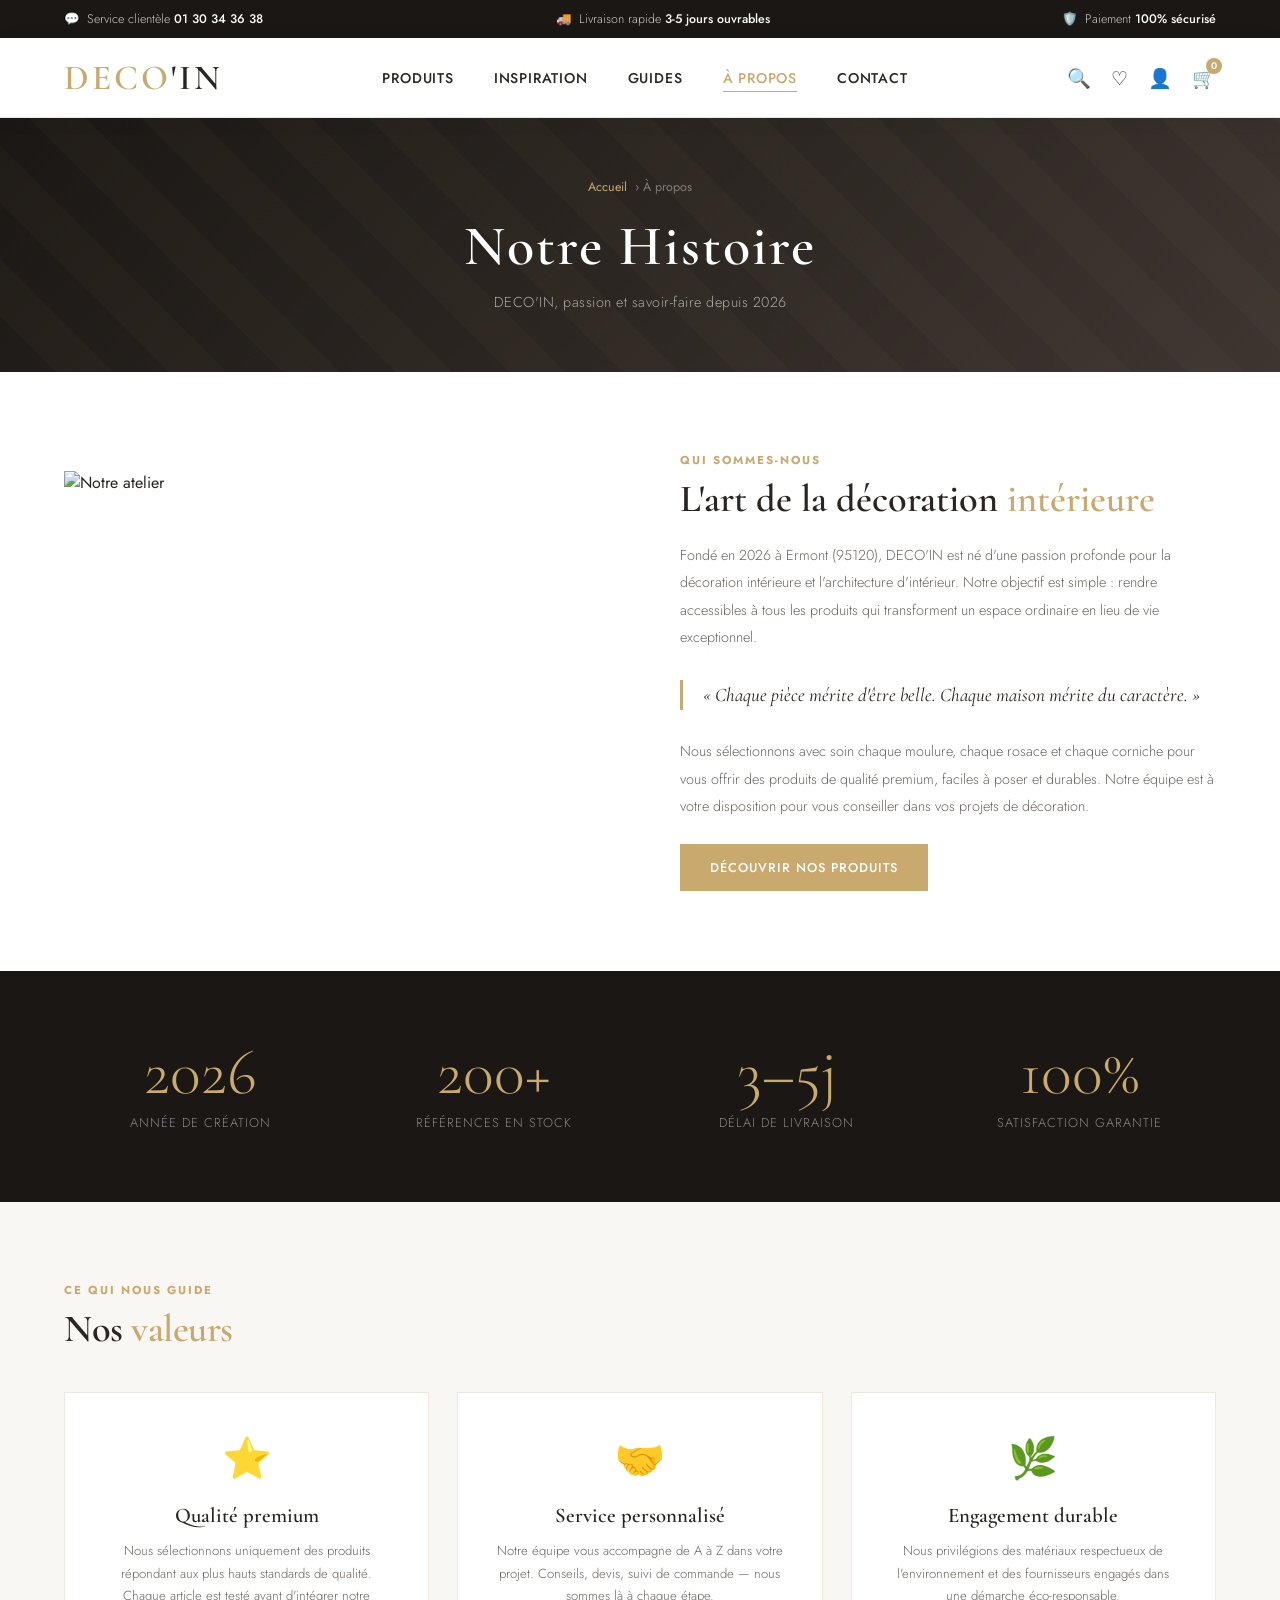
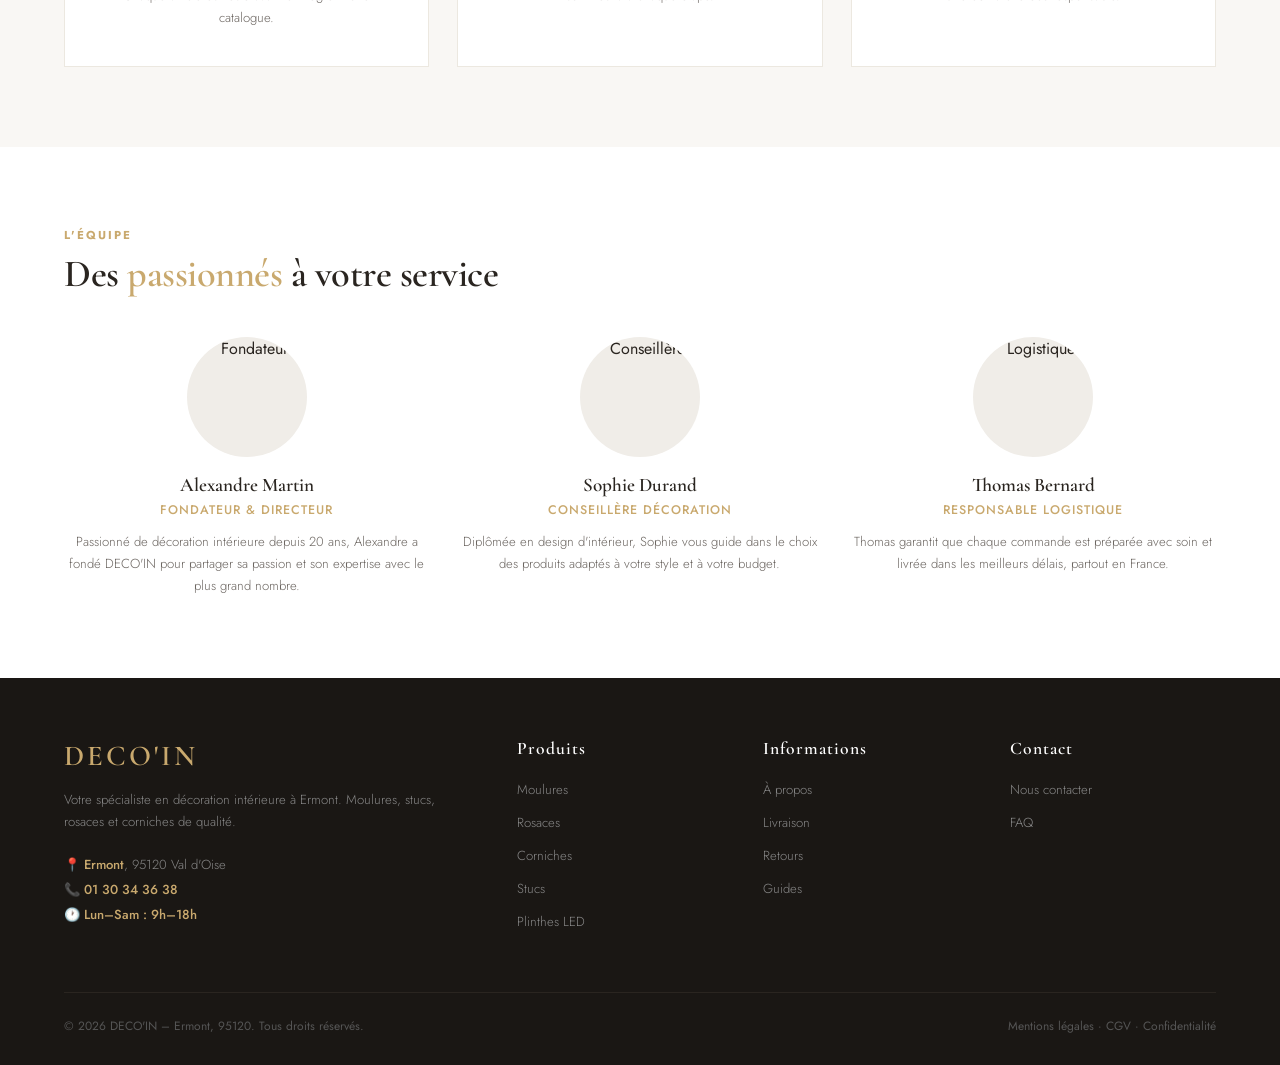
==== apropos.html @ dc226d26 "Add files via upload" ====
<!DOCTYPE html>
<html lang="fr">
<head>
<meta charset="UTF-8">
<meta name="viewport" content="width=device-width, initial-scale=1.0">
<title>À propos – DECO'IN | Notre Histoire</title>
<meta name="description" content="Découvrez l'histoire de DECO'IN, votre spécialiste en décoration intérieure à Ermont (95120) depuis 2026.">
<link href="https://fonts.googleapis.com/css2?family=Cormorant+Garamond:ital,wght@0,300;0,400;0,600;0,700;1,300;1,400&family=Jost:wght@300;400;500;600&display=swap" rel="stylesheet">
<link rel="stylesheet" href="style.css">
<style>
  .about-intro {
    display: grid; grid-template-columns: 1fr 1fr;
    gap: 80px; padding: 80px 5vw; align-items: center;
  }
  .about-intro img { width: 100%; aspect-ratio: 4/3; object-fit: cover; }
  .about-text h2 { font-family: 'Cormorant Garamond', serif; font-size: clamp(1.8rem,3vw,2.8rem); font-weight: 600; margin-bottom: 20px; line-height: 1.2; }
  .about-text p { color: var(--text-light); font-size: 0.9rem; line-height: 1.9; font-weight: 300; margin-bottom: 16px; }
  .about-text blockquote {
    border-left: 3px solid var(--gold);
    padding-left: 20px; margin: 28px 0;
    font-family: 'Cormorant Garamond', serif;
    font-size: 1.2rem; font-style: italic;
    color: var(--text); line-height: 1.6;
  }

  .values-section { background: var(--off-white); padding: 80px 5vw; }
  .values-grid { display: grid; grid-template-columns: repeat(3, 1fr); gap: 28px; margin-top: 40px; }
  .value-card { background: var(--white); border: 1px solid #ece8e0; padding: 36px; text-align: center; }
  .value-icon { font-size: 2.5rem; margin-bottom: 16px; }
  .value-title { font-family: 'Cormorant Garamond', serif; font-size: 1.3rem; font-weight: 600; margin-bottom: 12px; color: var(--text); }
  .value-desc { font-size: 0.82rem; color: var(--text-light); line-height: 1.7; font-weight: 300; }

  .stats-section {
    background: var(--black); padding: 70px 5vw;
    display: grid; grid-template-columns: repeat(4, 1fr);
    gap: 20px; text-align: center;
  }
  .stat-num { font-family: 'Cormorant Garamond', serif; font-size: clamp(2.5rem, 5vw, 4rem); font-weight: 300; color: var(--gold); line-height: 1; margin-bottom: 8px; }
  .stat-label { font-size: 0.8rem; color: #888; font-weight: 300; letter-spacing: 1px; text-transform: uppercase; }

  .team-section { padding: 80px 5vw; }
  .team-grid { display: grid; grid-template-columns: repeat(3, 1fr); gap: 28px; margin-top: 40px; }
  .team-card { text-align: center; }
  .team-img { width: 120px; height: 120px; border-radius: 50%; object-fit: cover; background: var(--light-gray); margin: 0 auto 16px; display: block; }
  .team-name { font-family: 'Cormorant Garamond', serif; font-size: 1.2rem; font-weight: 600; margin-bottom: 4px; }
  .team-role { font-size: 0.78rem; color: var(--gold); font-weight: 500; letter-spacing: 1px; text-transform: uppercase; margin-bottom: 12px; }
  .team-bio { font-size: 0.82rem; color: var(--text-light); line-height: 1.7; font-weight: 300; }

  @media (max-width: 900px) {
    .about-intro { grid-template-columns: 1fr; gap: 40px; }
    .values-grid, .team-grid { grid-template-columns: 1fr 1fr; }
    .stats-section { grid-template-columns: repeat(2, 1fr); }
  }
</style>
</head>
<body>

<div class="topbar">
  <div class="topbar-item"><span class="icon">💬</span><span>Service clientèle <strong>01 30 34 36 38</strong></span></div>
  <div class="topbar-item"><span class="icon">🚚</span><span>Livraison rapide <strong>3-5 jours ouvrables</strong></span></div>
  <div class="topbar-item"><span class="icon">🛡️</span><span>Paiement <strong>100% sécurisé</strong></span></div>
</div>
<nav>
  <a href="index.html" class="logo">DECO<span>'IN</span></a>
  <ul class="nav-links">
    <li><a href="produits.html">Produits</a></li>
    <li><a href="inspiration.html">Inspiration</a></li>
    <li><a href="guides.html">Guides</a></li>
    <li><a href="apropos.html" class="active">À propos</a></li>
    <li><a href="contact.html">Contact</a></li>
  </ul>
  <div class="nav-icons">
    <a href="#" class="nav-icon">🔍</a>
    <a href="#" class="nav-icon">♡</a>
    <a href="#" class="nav-icon">👤</a>
    <a href="#" class="nav-icon" style="position:relative">🛒<span class="cart-count">0</span></a>
  </div>
</nav>

<div class="page-header">
  <div class="page-header-content">
    <div class="breadcrumb"><a href="index.html">Accueil</a> › À propos</div>
    <h1>Notre Histoire</h1>
    <p>DECO'IN, passion et savoir-faire depuis 2026</p>
  </div>
</div>

<section class="about-intro">
  <img src="https://images.unsplash.com/photo-1631679706909-1844bbd07221?w=800&q=80" alt="Notre atelier">
  <div class="about-text">
    <div class="section-label">Qui sommes-nous</div>
    <h2>L'art de la décoration <span style="color:var(--gold)">intérieure</span></h2>
    <p>Fondé en 2026 à Ermont (95120), DECO'IN est né d'une passion profonde pour la décoration intérieure et l'architecture d'intérieur. Notre objectif est simple : rendre accessibles à tous les produits qui transforment un espace ordinaire en lieu de vie exceptionnel.</p>
    <blockquote>« Chaque pièce mérite d'être belle. Chaque maison mérite du caractère. »</blockquote>
    <p>Nous sélectionnons avec soin chaque moulure, chaque rosace et chaque corniche pour vous offrir des produits de qualité premium, faciles à poser et durables. Notre équipe est à votre disposition pour vous conseiller dans vos projets de décoration.</p>
    <a href="produits.html" class="btn-gold" style="margin-top:8px">Découvrir nos produits</a>
  </div>
</section>

<div class="stats-section">
  <div><div class="stat-num">2026</div><div class="stat-label">Année de création</div></div>
  <div><div class="stat-num">200+</div><div class="stat-label">Références en stock</div></div>
  <div><div class="stat-num">3–5j</div><div class="stat-label">Délai de livraison</div></div>
  <div><div class="stat-num">100%</div><div class="stat-label">Satisfaction garantie</div></div>
</div>

<section class="values-section">
  <div class="section-label">Ce qui nous guide</div>
  <div class="section-title">Nos <span>valeurs</span></div>
  <div class="values-grid">
    <div class="value-card">
      <div class="value-icon">⭐</div>
      <div class="value-title">Qualité premium</div>
      <div class="value-desc">Nous sélectionnons uniquement des produits répondant aux plus hauts standards de qualité. Chaque article est testé avant d'intégrer notre catalogue.</div>
    </div>
    <div class="value-card">
      <div class="value-icon">🤝</div>
      <div class="value-title">Service personnalisé</div>
      <div class="value-desc">Notre équipe vous accompagne de A à Z dans votre projet. Conseils, devis, suivi de commande — nous sommes là à chaque étape.</div>
    </div>
    <div class="value-card">
      <div class="value-icon">🌿</div>
      <div class="value-title">Engagement durable</div>
      <div class="value-desc">Nous privilégions des matériaux respectueux de l'environnement et des fournisseurs engagés dans une démarche éco-responsable.</div>
    </div>
  </div>
</section>

<section class="team-section">
  <div class="section-label">L'équipe</div>
  <div class="section-title">Des <span>passionnés</span> à votre service</div>
  <div class="team-grid">
    <div class="team-card">
      <img class="team-img" src="https://images.unsplash.com/photo-1507003211169-0a1dd7228f2d?w=200&q=80" alt="Fondateur">
      <div class="team-name">Alexandre Martin</div>
      <div class="team-role">Fondateur & Directeur</div>
      <div class="team-bio">Passionné de décoration intérieure depuis 20 ans, Alexandre a fondé DECO'IN pour partager sa passion et son expertise avec le plus grand nombre.</div>
    </div>
    <div class="team-card">
      <img class="team-img" src="https://images.unsplash.com/photo-1494790108377-be9c29b29330?w=200&q=80" alt="Conseillère">
      <div class="team-name">Sophie Durand</div>
      <div class="team-role">Conseillère décoration</div>
      <div class="team-bio">Diplômée en design d'intérieur, Sophie vous guide dans le choix des produits adaptés à votre style et à votre budget.</div>
    </div>
    <div class="team-card">
      <img class="team-img" src="https://images.unsplash.com/photo-1472099645785-5658abf4ff4e?w=200&q=80" alt="Logistique">
      <div class="team-name">Thomas Bernard</div>
      <div class="team-role">Responsable logistique</div>
      <div class="team-bio">Thomas garantit que chaque commande est préparée avec soin et livrée dans les meilleurs délais, partout en France.</div>
    </div>
  </div>
</section>

<footer>
  <div class="footer-grid">
    <div>
      <div class="footer-logo">DECO'IN</div>
      <div class="footer-desc">Votre spécialiste en décoration intérieure à Ermont. Moulures, stucs, rosaces et corniches de qualité.</div>
      <div class="footer-contact">
        <div>📍 <strong>Ermont</strong>, 95120 Val d'Oise</div>
        <div>📞 <strong>01 30 34 36 38</strong></div>
        <div>🕐 <strong>Lun–Sam : 9h–18h</strong></div>
      </div>
    </div>
    <div class="footer-col"><h4>Produits</h4><ul><li><a href="produits.html">Moulures</a></li><li><a href="produits.html">Rosaces</a></li><li><a href="produits.html">Corniches</a></li><li><a href="produits.html">Stucs</a></li><li><a href="produits.html">Plinthes LED</a></li></ul></div>
    <div class="footer-col"><h4>Informations</h4><ul><li><a href="apropos.html">À propos</a></li><li><a href="#">Livraison</a></li><li><a href="#">Retours</a></li><li><a href="guides.html">Guides</a></li></ul></div>
    <div class="footer-col"><h4>Contact</h4><ul><li><a href="contact.html">Nous contacter</a></li><li><a href="#">FAQ</a></li></ul></div>
  </div>
  <div class="footer-bottom">
    <span>© 2026 DECO'IN – Ermont, 95120. Tous droits réservés.</span>
    <span>Mentions légales · CGV · Confidentialité</span>
  </div>
</footer>
</body>
</html>
---- style.css ----
:root {
  --gold: #c9a96e;
  --gold-light: #e8d5b0;
  --gold-dark: #a07840;
  --white: #ffffff;
  --off-white: #f9f7f4;
  --light-gray: #f0ede8;
  --text: #2a2520;
  --text-light: #6b6560;
  --black: #1a1714;
}

* { margin: 0; padding: 0; box-sizing: border-box; }

body {
  font-family: 'Jost', sans-serif;
  color: var(--text);
  background: var(--white);
  overflow-x: hidden;
}

/* TOPBAR */
.topbar {
  background: var(--black);
  color: #ccc;
  font-size: 0.78rem;
  padding: 10px 5vw;
  display: flex;
  align-items: center;
  justify-content: space-between;
  gap: 10px;
  flex-wrap: wrap;
}
.topbar-item { display: flex; align-items: center; gap: 7px; font-weight: 300; }
.topbar-item .icon { color: var(--gold); }
.topbar-item strong { color: var(--white); font-weight: 500; }

/* NAV */
nav {
  background: var(--white);
  border-bottom: 1px solid #ece8e0;
  padding: 0 5vw;
  height: 80px;
  display: flex;
  align-items: center;
  justify-content: space-between;
  position: sticky;
  top: 0;
  z-index: 100;
  box-shadow: 0 2px 20px rgba(0,0,0,0.05);
}
.logo {
  font-family: 'Cormorant Garamond', serif;
  font-size: 2.2rem;
  font-weight: 600;
  color: var(--gold);
  letter-spacing: 3px;
  text-transform: uppercase;
  text-decoration: none;
}
.logo span { color: var(--text); }
.nav-links { display: flex; gap: 2.5rem; list-style: none; }
.nav-links a {
  color: var(--text);
  text-decoration: none;
  font-size: 0.88rem;
  font-weight: 500;
  letter-spacing: 0.8px;
  text-transform: uppercase;
  transition: color 0.2s;
  position: relative;
}
.nav-links a::after {
  content: '';
  position: absolute;
  bottom: -4px; left: 0;
  width: 0; height: 1px;
  background: var(--gold);
  transition: width 0.3s;
}
.nav-links a:hover, .nav-links a.active { color: var(--gold); }
.nav-links a:hover::after, .nav-links a.active::after { width: 100%; }
.nav-icons { display: flex; align-items: center; gap: 20px; }
.nav-icon {
  font-size: 1.2rem;
  color: var(--text);
  cursor: pointer;
  transition: color 0.2s;
  text-decoration: none;
  position: relative;
}
.nav-icon:hover { color: var(--gold); }
.cart-count {
  position: absolute;
  top: -6px; right: -6px;
  background: var(--gold);
  color: white;
  font-size: 0.6rem;
  width: 16px; height: 16px;
  border-radius: 50%;
  display: flex; align-items: center; justify-content: center;
  font-weight: 600;
}

/* BUTTONS */
.btn-dark {
  display: inline-block;
  background: var(--black); color: var(--white);
  padding: 12px 28px;
  font-size: 0.8rem; font-weight: 500;
  letter-spacing: 1px; text-transform: uppercase;
  text-decoration: none;
  border: 2px solid var(--black);
  transition: all 0.3s; cursor: pointer;
  font-family: 'Jost', sans-serif;
}
.btn-dark:hover { background: transparent; color: var(--black); }
.btn-gold {
  display: inline-block;
  background: var(--gold); color: var(--white);
  padding: 12px 28px;
  font-size: 0.8rem; font-weight: 500;
  letter-spacing: 1px; text-transform: uppercase;
  text-decoration: none;
  border: 2px solid var(--gold);
  transition: all 0.3s; cursor: pointer;
  font-family: 'Jost', sans-serif;
}
.btn-gold:hover { background: transparent; color: var(--gold); }
.btn-outline {
  display: inline-block;
  background: transparent; color: var(--gold);
  padding: 10px 24px;
  font-size: 0.78rem; font-weight: 500;
  letter-spacing: 1px; text-transform: uppercase;
  text-decoration: none;
  border: 1px solid var(--gold);
  transition: all 0.3s; cursor: pointer;
  font-family: 'Jost', sans-serif;
}
.btn-outline:hover { background: var(--gold); color: var(--white); }
.btn-outline-white {
  display: inline-block;
  background: transparent; color: var(--white);
  padding: 10px 24px;
  font-size: 0.78rem; font-weight: 500;
  letter-spacing: 1px; text-transform: uppercase;
  text-decoration: none;
  border: 1px solid rgba(255,255,255,0.6);
  transition: all 0.3s; cursor: pointer;
  font-family: 'Jost', sans-serif;
}
.btn-outline-white:hover { background: var(--white); color: var(--black); }

/* PAGE HEADER */
.page-header {
  background: linear-gradient(135deg, var(--black) 0%, #3d3530 100%);
  padding: 60px 5vw;
  text-align: center;
  position: relative;
  overflow: hidden;
}
.page-header::before {
  content: '';
  position: absolute;
  inset: 0;
  background: repeating-linear-gradient(45deg, transparent, transparent 40px, rgba(201,169,110,0.03) 40px, rgba(201,169,110,0.03) 80px);
}
.page-header-content { position: relative; z-index: 1; }
.page-header h1 {
  font-family: 'Cormorant Garamond', serif;
  font-size: clamp(2rem, 5vw, 3.5rem);
  font-weight: 600;
  color: var(--white);
  letter-spacing: 2px;
  margin-bottom: 12px;
}
.page-header p {
  color: rgba(255,255,255,0.6);
  font-size: 0.9rem;
  font-weight: 300;
  letter-spacing: 0.5px;
}
.breadcrumb {
  display: flex;
  align-items: center;
  justify-content: center;
  gap: 8px;
  margin-bottom: 16px;
  font-size: 0.78rem;
  color: rgba(255,255,255,0.4);
}
.breadcrumb a { color: var(--gold); text-decoration: none; }
.breadcrumb a:hover { text-decoration: underline; }

/* SECTION */
.section-label {
  font-size: 0.72rem; font-weight: 700;
  letter-spacing: 2px; text-transform: uppercase;
  color: var(--gold); margin-bottom: 8px;
}
.section-title {
  font-family: 'Cormorant Garamond', serif;
  font-size: clamp(1.8rem, 3vw, 2.6rem);
  font-weight: 600; color: var(--text);
  letter-spacing: -0.5px; margin-bottom: 36px;
}
.section-title span { color: var(--gold); }

/* AVANTAGES */
.avantages {
  padding: 60px 5vw;
  background: var(--off-white);
}
.avantages-grid {
  display: grid;
  grid-template-columns: repeat(4, 1fr);
  gap: 30px;
  max-width: 1100px;
  margin: 0 auto;
  text-align: center;
}
.avantage-item { padding: 10px; }
.avantage-icon { font-size: 2rem; margin-bottom: 14px; color: var(--gold); }
.avantage-title { font-family: 'Cormorant Garamond', serif; font-size: 1.1rem; font-weight: 600; margin-bottom: 6px; }
.avantage-desc { font-size: 0.8rem; color: var(--text-light); line-height: 1.6; font-weight: 300; }

/* FOOTER */
footer { background: var(--black); color: #aaa; padding: 60px 5vw 30px; }
.footer-grid {
  display: grid;
  grid-template-columns: 2fr 1fr 1fr 1fr;
  gap: 40px;
  margin-bottom: 50px;
}
.footer-logo {
  font-family: 'Cormorant Garamond', serif;
  font-size: 1.8rem; font-weight: 600;
  color: var(--gold); letter-spacing: 3px;
  text-transform: uppercase; margin-bottom: 16px;
}
.footer-desc { font-size: 0.82rem; line-height: 1.7; color: #888; font-weight: 300; margin-bottom: 20px; }
.footer-contact { font-size: 0.82rem; color: #888; line-height: 1.9; font-weight: 300; }
.footer-contact strong { color: var(--gold); font-weight: 500; }
.footer-col h4 {
  font-family: 'Cormorant Garamond', serif;
  font-size: 1.1rem; font-weight: 600;
  color: var(--white); margin-bottom: 18px; letter-spacing: 1px;
}
.footer-col ul { list-style: none; }
.footer-col ul li { margin-bottom: 10px; }
.footer-col ul li a { color: #888; text-decoration: none; font-size: 0.82rem; font-weight: 300; transition: color 0.2s; }
.footer-col ul li a:hover { color: var(--gold); }
.footer-bottom {
  border-top: 1px solid #2a2520;
  padding-top: 24px;
  display: flex;
  align-items: center;
  justify-content: space-between;
  font-size: 0.75rem; color: #555;
  flex-wrap: wrap; gap: 10px;
}

/* RESPONSIVE */
@media (max-width: 900px) {
  .nav-links { display: none; }
  .avantages-grid { grid-template-columns: repeat(2, 1fr); }
  .footer-grid { grid-template-columns: 1fr 1fr; }
}
@media (max-width: 600px) {
  .topbar-item:not(:first-child) { display: none; }
  .avantages-grid { grid-template-columns: 1fr 1fr; }
}
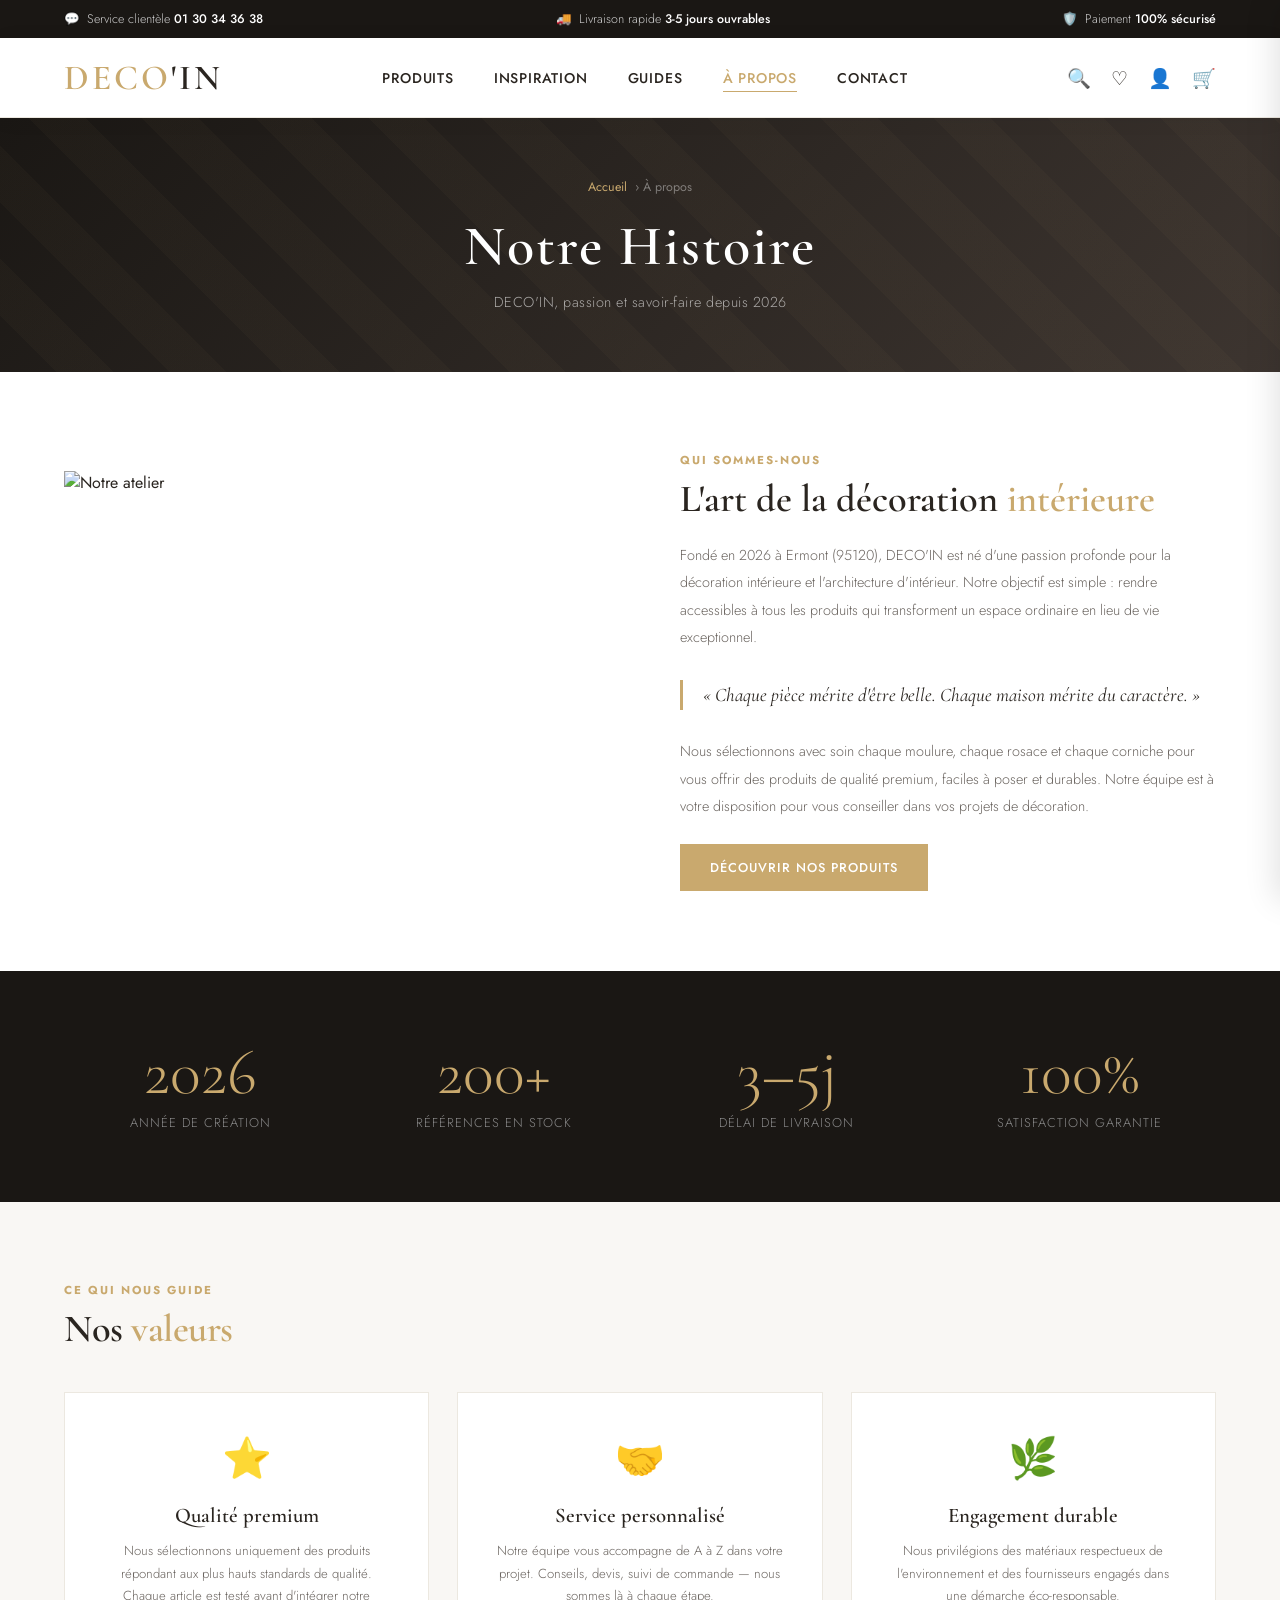
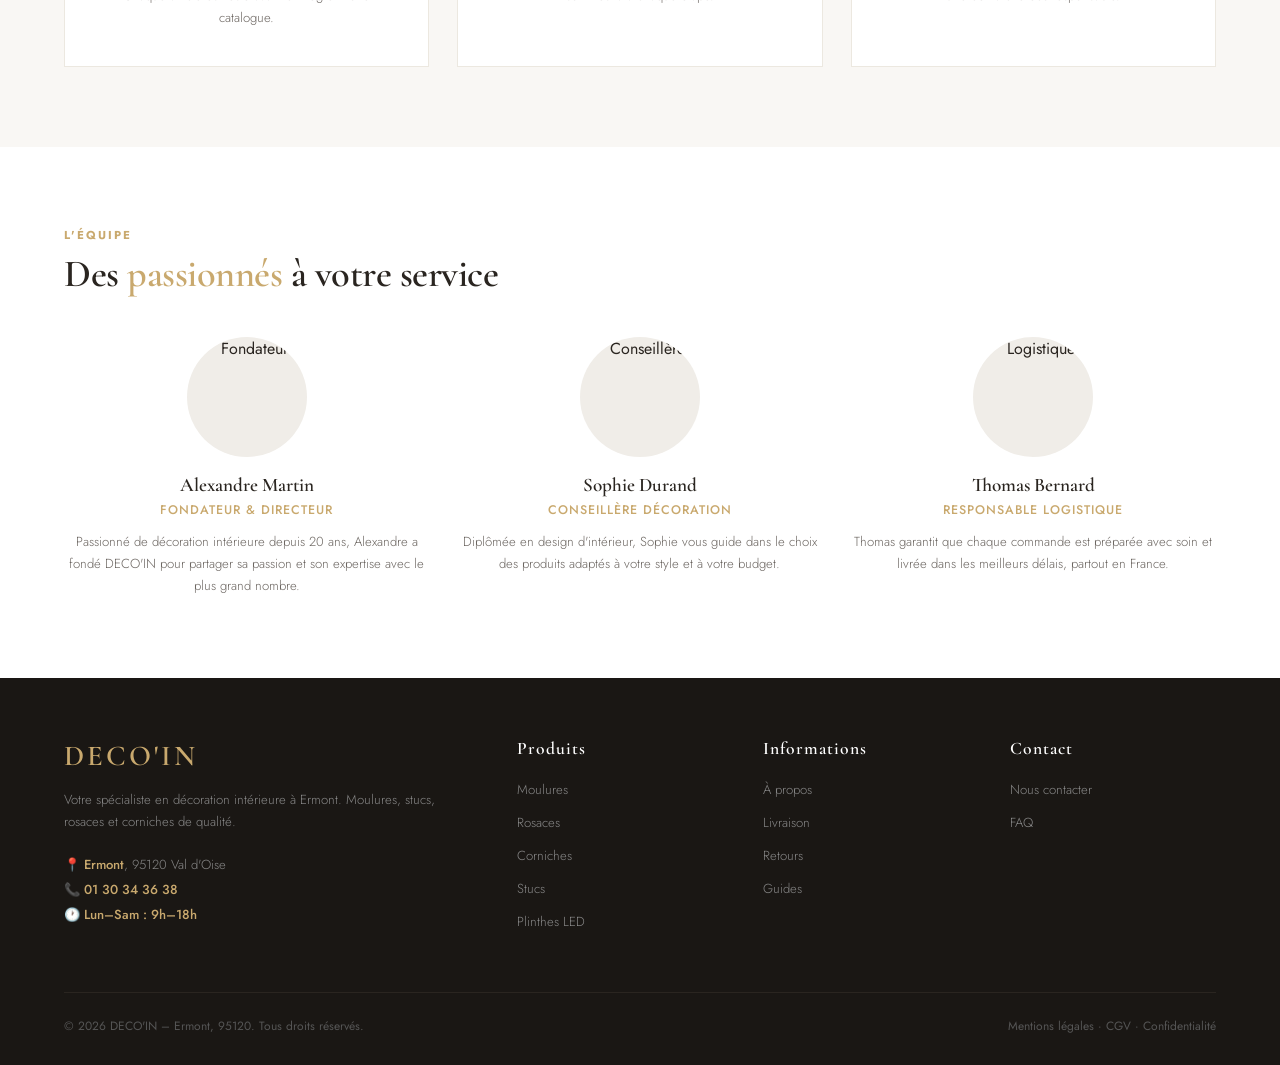
==== commit 26a82185: "Add files via upload" ====
--- a/apropos.html
+++ b/apropos.html
@@ -171,5 +171,6 @@
     <span>Mentions légales · CGV · Confidentialité</span>
   </div>
 </footer>
+<script src="cart.js"></script>
 </body>
 </html>
